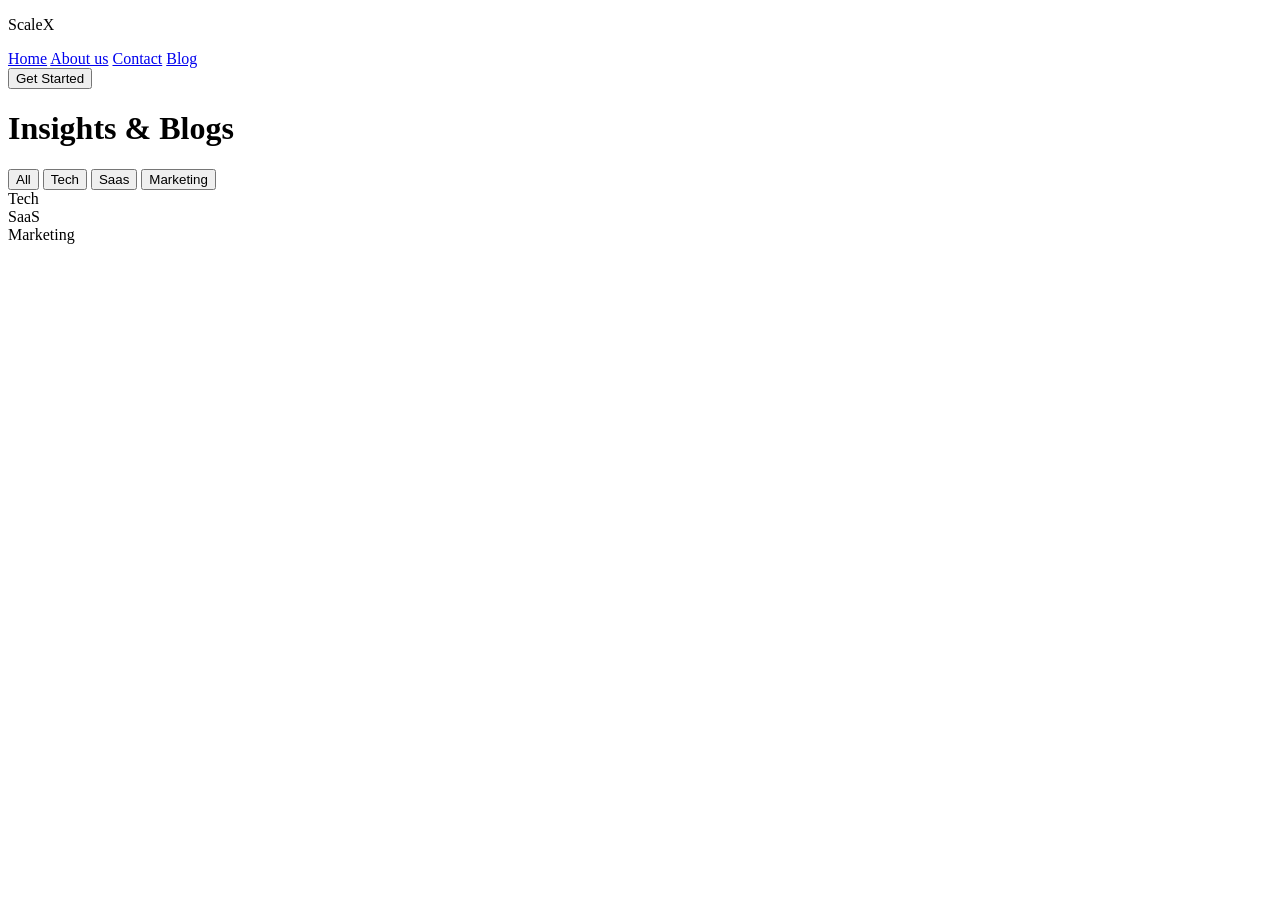
==== TASKS/TASK 2/INDEX.HTML @ 345fbc26 "Add initial HTML and CSS files for Task 2, including layout and styling for insights and blogs" ====
<!DOCTYPE html>
<html lang="en">
<head>
    <meta charset="UTF-8">
    <meta name="viewport" content="width=device-width, initial-scale=1.0">
    <title>Document</title>
</head>
<body>
    <div id="container">
        <div id="header">
            <div id="logo">
                <p>ScaleX</p>
            </div>
            <div id="nav-btn-section">
                <a href="#" class="nav-btn">Home</a>
                <a href="#" class="nav-btn">About us</a>
                <a href="#" class="nav-btn">Contact</a>
                <a href="#" class="nav-btn">Blog</a>
            </div>
            <div id="nav-option">
                <button>Get Started</button>
            </div>
        </div>
        <div id="main">
            <div id="heading">
                <h1>Insights & Blogs</h1>
            </div>
            <div id="category-section">
                <button class="category">All</button>
                <button class="category">Tech</button>
                <button class="category">Saas</button>
                <button class="category">Marketing</button>
            </div>
            <div id="guides-section">
                <div class="guides">
                    <div id="first-img" class="guide-img">
                        <div class="mentioned-category">Tech</div>
                        
                    </div>

                </div>
                <div class="guides">
                    <div id="second-img" class="guide-img">
                        <div class="mentioned-category">SaaS</div>
                    </div>
                </div>
                <div class="guides">
                    <div id="third-img" class="guide-img">
                        <div class="mentioned-category">Marketing</div>
                    </div>
                </div>
            </div>

        </div>
    </div>
</body>
</html>
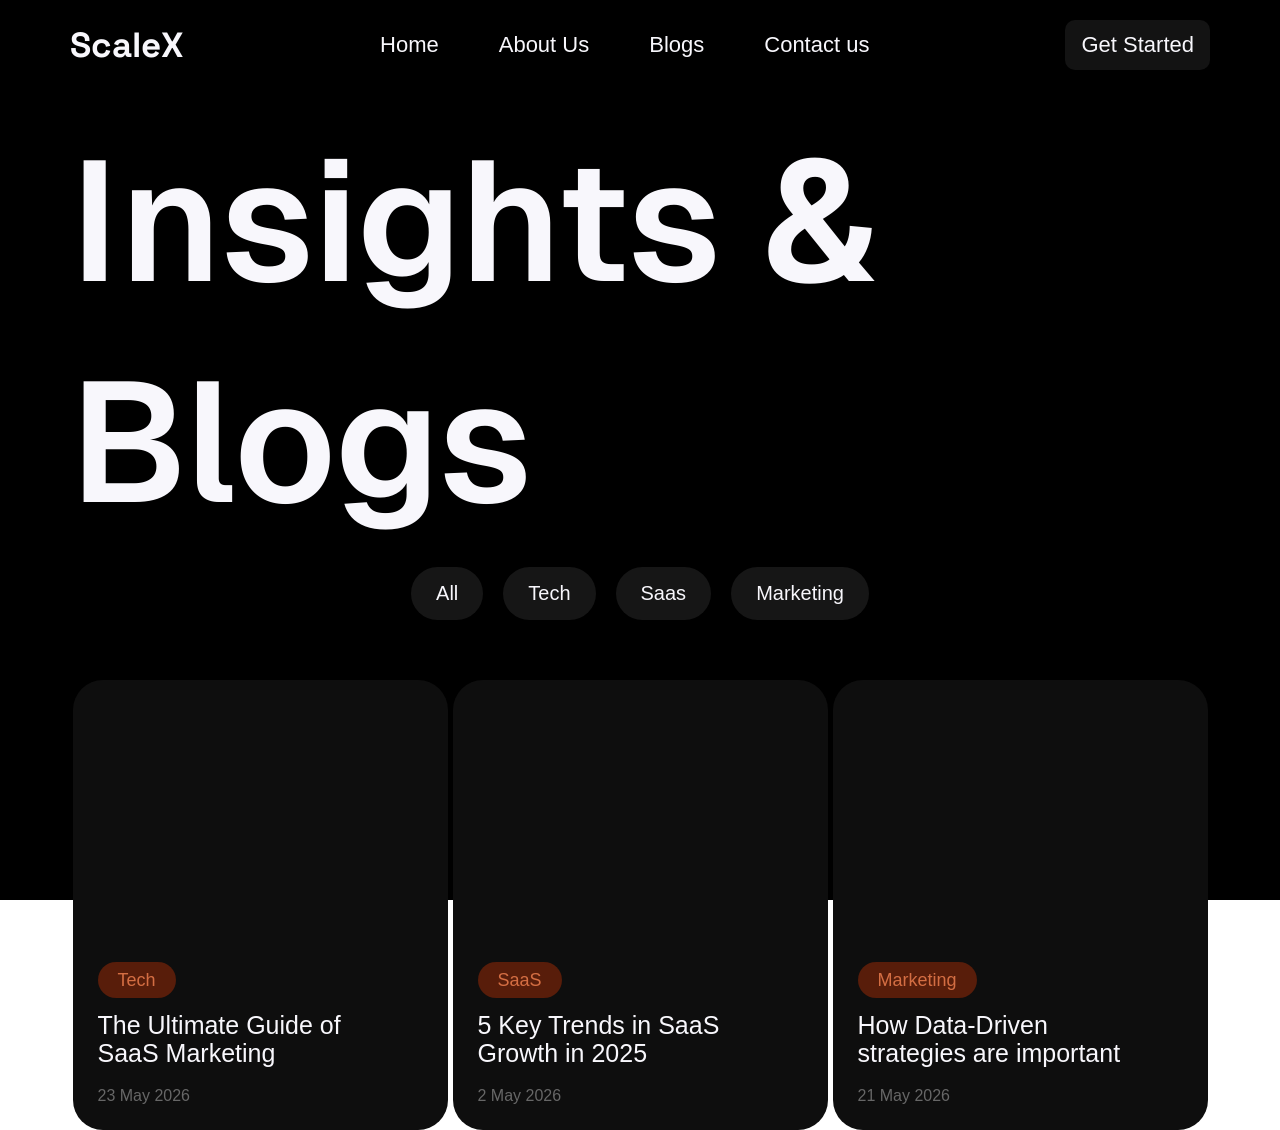
==== commit 18a2262f: "Refactor HTML structure and enhance CSS styles for improved layout and design" ====
--- a/TASKS/TASK 2/INDEX.HTML
+++ b/TASKS/TASK 2/INDEX.HTML
@@ -1,57 +1,68 @@
 <!DOCTYPE html>
 <html lang="en">
-<head>
-    <meta charset="UTF-8">
-    <meta name="viewport" content="width=device-width, initial-scale=1.0">
+  <head>
+    <meta charset="UTF-8" />
+    <meta name="viewport" content="width=device-width, initial-scale=1.0" />
+    <link rel="stylesheet" href="STYLE.CSS" />
     <title>Document</title>
-</head>
-<body>
+  </head>
+  <body>
     <div id="container">
-        <div id="header">
-            <div id="logo">
-                <p>ScaleX</p>
+      <div id="header">
+        <div id="logo">
+          <p>ScaleX</p>
+        </div>
+        <div id="nav-btn-section">
+          <a href="#" class="nav-btn">Home</a>
+          <a href="#" class="nav-btn">About Us</a>
+          <a href="#" class="nav-btn">Blogs</a>
+          <a href="#" class="nav-btn">Contact us</a>
+        </div>
+        <div id="nav-option">
+          <button>Get Started</button>
+        </div>
+      </div>
+      <div id="main">
+        <div id="heading">
+          <h1>Insights & Blogs</h1>
+        </div>
+        <div id="category-section">
+          <button class="category">All</button>
+          <button class="category">Tech</button>
+          <button class="category">Saas</button>
+          <button class="category">Marketing</button>
+        </div>
+        <div id="guides-section">
+          <div class="guides">
+            <div id="first-img" class="guide-img"></div>
+            <div class="guide-details">
+              <div class="mentioned-category"><span>Tech</span></div>
+              <div class="guide-title">
+                The Ultimate Guide of <br> SaaS Marketing
+              </div>
+              <div class="guide-date">23 May 2026</div>
             </div>
-            <div id="nav-btn-section">
-                <a href="#" class="nav-btn">Home</a>
-                <a href="#" class="nav-btn">About us</a>
-                <a href="#" class="nav-btn">Contact</a>
-                <a href="#" class="nav-btn">Blog</a>
+          </div>
+          <div class="guides">
+            <div id="second-img" class="guide-img"></div>
+            <div class="guide-details">
+              <div class="mentioned-category"><span>SaaS</span></div>
+              <div class="guide-title">5 Key Trends in SaaS Growth in 2025</div>
+              <div class="guide-date">2 May 2026</div>
             </div>
-            <div id="nav-option">
-                <button>Get Started</button>
+          </div>
+          <div class="guides">
+            <div id="third-img" class="guide-img"></div>
+            <div class="guide-details">
+              <div class="mentioned-category"><span>Marketing</span></div>
+              <div class="guide-title">
+                How Data-Driven <br> strategies are important
+              </div>
+              <div class="guide-date">21 May 2026</div>
             </div>
+          </div>
         </div>
-        <div id="main">
-            <div id="heading">
-                <h1>Insights & Blogs</h1>
-            </div>
-            <div id="category-section">
-                <button class="category">All</button>
-                <button class="category">Tech</button>
-                <button class="category">Saas</button>
-                <button class="category">Marketing</button>
-            </div>
-            <div id="guides-section">
-                <div class="guides">
-                    <div id="first-img" class="guide-img">
-                        <div class="mentioned-category">Tech</div>
-                        
-                    </div>
-
-                </div>
-                <div class="guides">
-                    <div id="second-img" class="guide-img">
-                        <div class="mentioned-category">SaaS</div>
-                    </div>
-                </div>
-                <div class="guides">
-                    <div id="third-img" class="guide-img">
-                        <div class="mentioned-category">Marketing</div>
-                    </div>
-                </div>
-            </div>
-
-        </div>
+      </div>
     </div>
-</body>
-</html>+  </body>
+</html>
--- a/TASKS/TASK 2/STYLE.CSS
+++ b/TASKS/TASK 2/STYLE.CSS
@@ -0,0 +1,165 @@
+@import url(https://fonts.googleapis.com/css?family=Space+Grotesk:300,regular,500,600,700);
+@import url(https://fonts.googleapis.com/css?family=Geist:100,200,300,regular,500,600,700,800,900,100italic,200italic,300italic,italic,500italic,600italic,700italic,800italic,900italic);
+* {
+  margin: 0;
+  padding: 0;
+  box-sizing: border-box;
+}
+
+html,
+body {
+  width: 100%;
+  height: 100%;
+}
+
+#container {
+  width: 100%;
+  height: 100%;
+  background-color: #000000;
+}
+
+#header {
+  height: 10%;
+  display: flex;
+  justify-content: space-between;
+  align-items: center;
+  padding: 0 70px;
+}
+
+#logo {
+  font-family: "Space Grotesk", sans-serif;
+  font-size: 35px;
+  font-weight: 700;
+  color: #f8f7fc;
+}
+
+#nav-btn-section {
+  display: flex;
+  gap: 60px;
+}
+
+.nav-btn {
+  font-size: 22px;
+  font-family: sans-serif;
+  font-weight: 500;
+  text-decoration: none;
+  color: #f8f7fc;
+}
+
+#nav-option button {
+  font-family: sans-serif;
+  font-size: 22px;
+  font-family: sans-serif;
+  font-weight: 500;
+  background-color: #131313;
+  border: none;
+  border-radius: 10px;
+  padding: 12px 16px;
+  color: #f8f7fc;
+}
+
+#main {
+  height: 88.5%;
+  width: 100%;
+  padding: 20px 70px;
+}
+
+#heading {
+  display: flex;
+  justify-content: center;
+  color: #f8f7fc;
+}
+
+#heading h1 {
+  font-size: 170px;
+  font-family: geist;
+  font-weight: 600;
+}
+
+#category-section {
+  margin-top: 15px;
+  display: flex;
+  justify-content: center;
+  gap: 20px;
+}
+
+.category {
+  padding: 15px 25px;
+  border-radius: 50px;
+  font-size: 20px;
+  border: none;
+  background-color: #161616;
+  color: #f8f7fc;
+}
+
+.category:active {
+  background-color: #fd480a;
+}
+
+#guides-section{
+  margin-top: 60px;
+  display: flex;
+  justify-content: space-around;
+}
+
+.guides{
+  height: 450px;
+  width: 375px;
+  border-radius: 30px;
+  background-color: #0e0e0e;
+}
+
+.guide-img{
+  height: 265px;
+  width: 375px;
+  border-radius: 30px;
+  
+}
+
+#first-img{
+  background: url(https://assets.lummi.ai/assets/QmUStEZdVWFgYh6a9JxwhRnp8ycrmvZzwVS2n154RCaxBe?auto=format&w=640);
+  background-size: cover;
+  background-position: center;
+  
+}
+
+#second-img{
+  background: url(https://assets.lummi.ai/assets/QmaLJLztpwec5dhRriuXGij4xsiR4EvtPiLvKMi7b2u7qe?auto=format&w=640);
+  background-size: cover;
+  background-position: center;
+}
+
+#third-img{
+  background: url(https://framerusercontent.com/images/swiwWfM27XbuBMg97nrmtORk.png?scale-down-to=1024);
+  background-size: cover;
+  background-position: center;
+}
+
+.guide-details{
+  height: 185px;
+  padding: 25px;
+  display: flex;
+  flex-direction: column;
+  justify-content: space-between;
+  font-family: sans-serif;
+}
+
+.mentioned-category span{
+  font-size: 18px;
+  font-weight: 500;
+  background-color: #581d0a;
+  color: #d46e43;
+  padding: 8px 20px;
+  border-radius: 25px;
+}
+
+.guide-title{
+  font-size: 25px;
+  line-height: 28px;
+  color: #f8f7fc;
+  font-weight: 500;
+}
+
+.guide-date{
+  color: #676767;
+}
